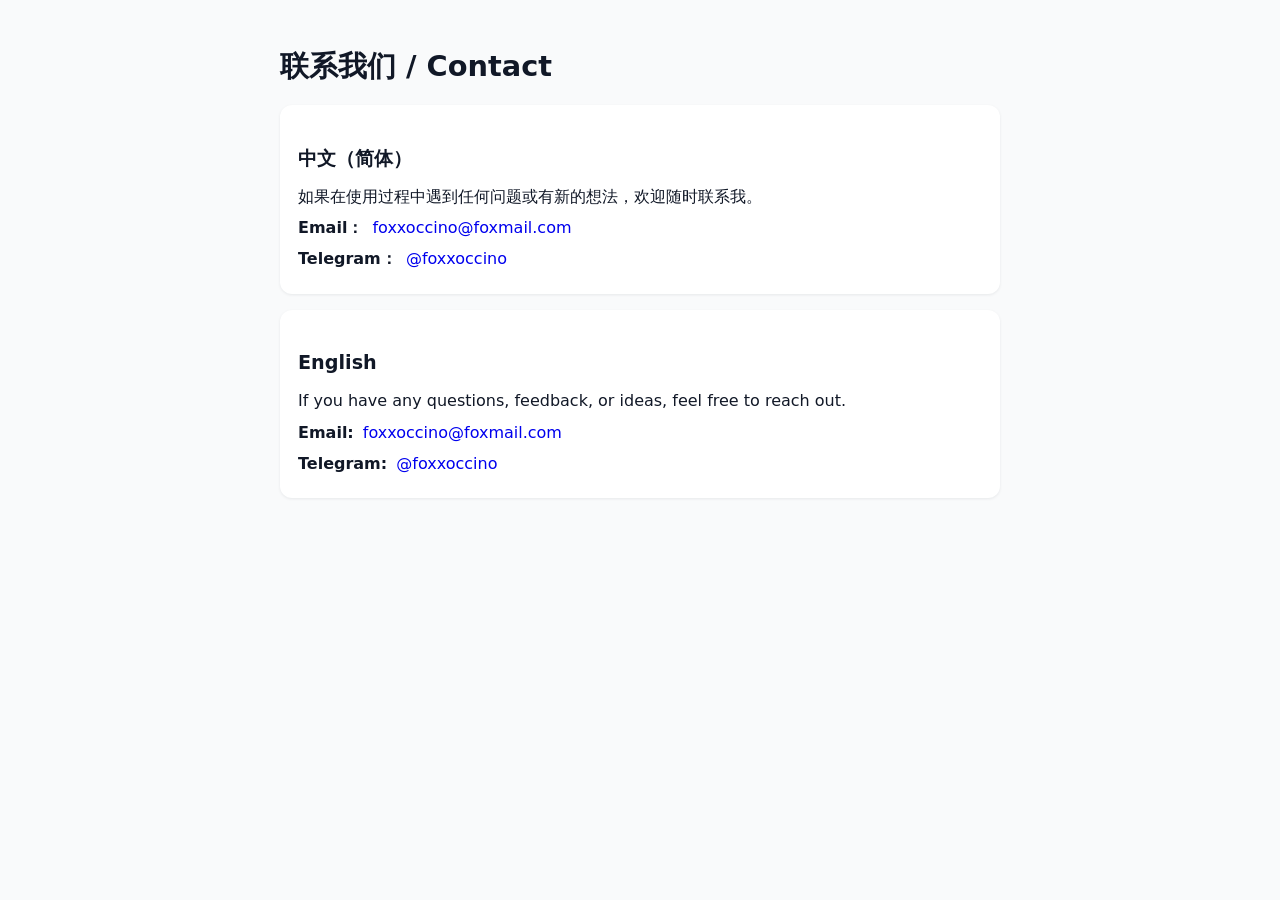
==== index.html @ 42cec1b5 "Create index.html" ====
<!DOCTYPE html>
<html lang="zh-Hans">
<head>
    <meta charset="UTF-8">
    <title>联系我们 | Contact</title>
    <meta name="viewport" content="width=device-width, initial-scale=1">
    <style>
        body {
            max-width: 720px;
            margin: 0 auto;
            padding: 24px 16px;
            font-family: -apple-system, BlinkMacSystemFont, "SF Pro Text", system-ui, -system-ui, "Segoe UI", sans-serif;
            line-height: 1.6;
            color: #111827;
            background-color: #f9fafb;
        }
        h1, h2 {
            color: #111827;
        }
        h1 {
            font-size: 1.8rem;
            margin-bottom: 1rem;
        }
        h2 {
            font-size: 1.2rem;
            margin-top: 1.4rem;
            margin-bottom: 0.6rem;
        }
        p {
            margin: 0.35rem 0;
        }
        a {
            text-decoration: none;
        }
        .card {
            background: #ffffff;
            border-radius: 12px;
            padding: 16px 18px;
            margin-bottom: 16px;
            box-shadow: 0 1px 3px rgba(15, 23, 42, 0.08);
        }
        .label {
            font-weight: 600;
            margin-right: 4px;
        }
        @media (prefers-color-scheme: dark) {
            body {
                background-color: #020617;
                color: #e5e7eb;
            }
            .card {
                background: #020617;
                box-shadow: 0 1px 3px rgba(15, 23, 42, 0.7);
            }
            h1, h2 {
                color: #e5e7eb;
            }
        }
    </style>
</head>
<body>
    <h1>联系我们 / Contact</h1>

    <div class="card">
        <h2>中文（简体）</h2>
        <p>如果在使用过程中遇到任何问题或有新的想法，欢迎随时联系我。</p>
        <p>
            <span class="label">Email：</span>
            <a href="mailto:foxxoccino@foxmail.com">foxxoccino@foxmail.com</a>
        </p>
        <p>
            <span class="label">Telegram：</span>
            <a href="https://t.me/foxxoccino" target="_blank" rel="noopener noreferrer">@foxxoccino</a>
        </p>
    </div>

    <div class="card">
        <h2>English</h2>
        <p>If you have any questions, feedback, or ideas, feel free to reach out.</p>
        <p>
            <span class="label">Email:</span>
            <a href="mailto:foxxoccino@foxmail.com">foxxoccino@foxmail.com</a>
        </p>
        <p>
            <span class="label">Telegram:</span>
            <a href="https://t.me/foxxoccino" target="_blank" rel="noopener noreferrer">@foxxoccino</a>
        </p>
    </div>
</body>
</html>
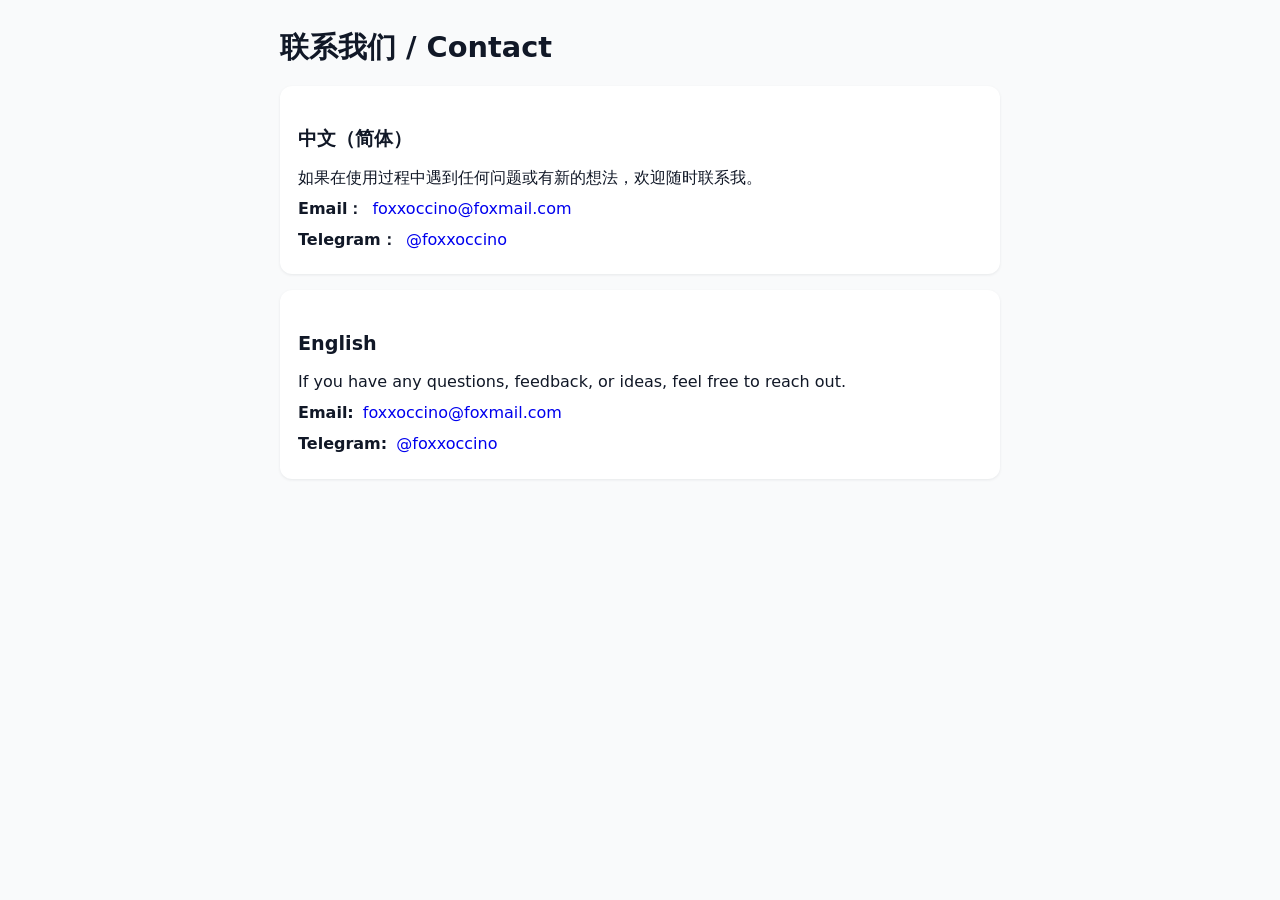
==== commit 036b491d: "Update index.html" ====
--- a/index.html
+++ b/index.html
@@ -1,4 +1,3 @@
-<!DOCTYPE html>
 <html lang="zh-Hans">
 <head>
     <meta charset="UTF-8">
